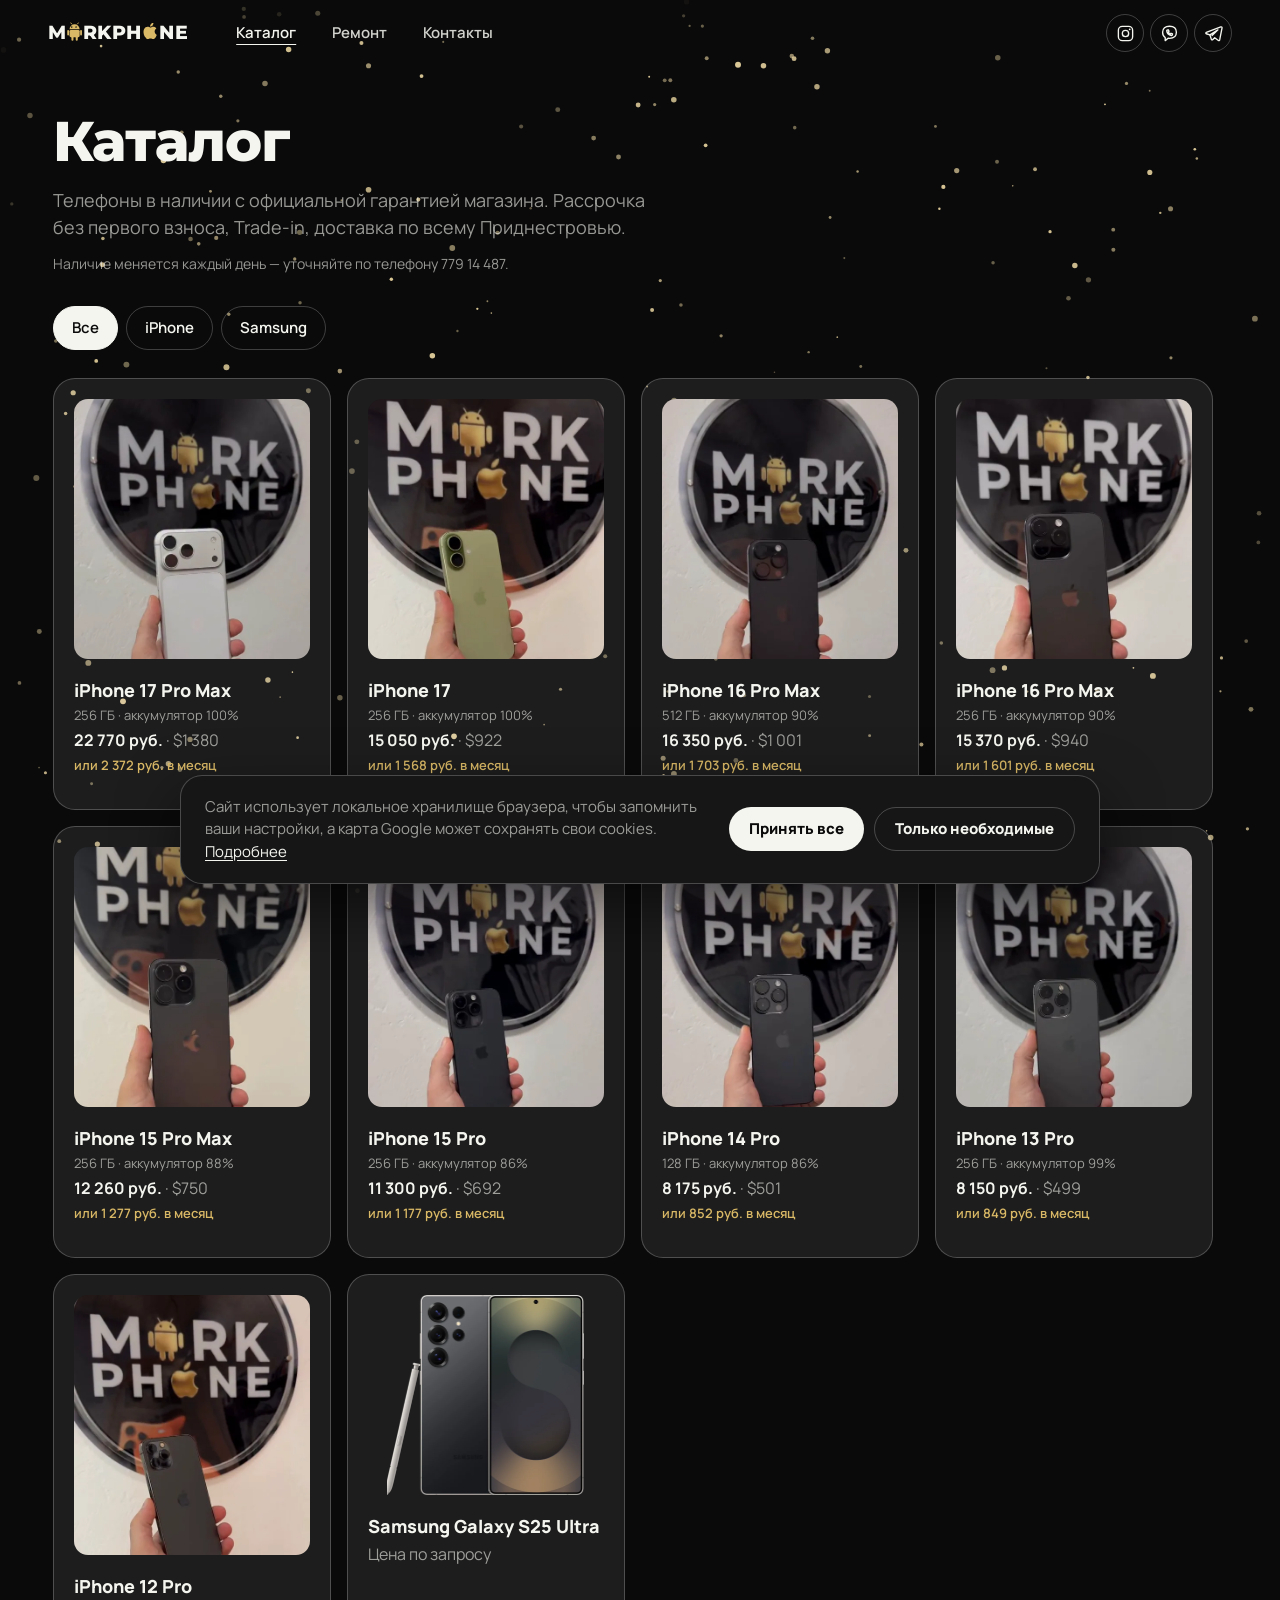
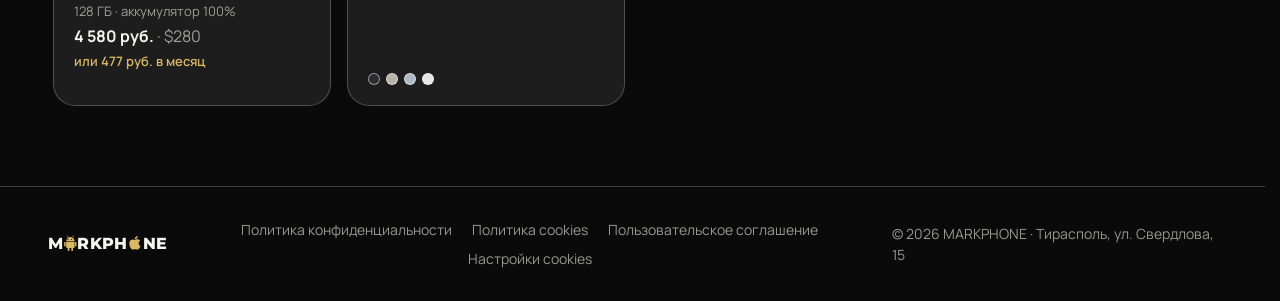
==== catalog.html @ 29d64510 "Сайт MARKPHONE: главная, каталог с реальными ценами, ремонт, правовые страницы Co-Authored-By: Claud" ====
<!doctype html>
<html lang="ru">
<head>
  <meta charset="utf-8">
  <meta name="viewport" content="width=device-width, initial-scale=1">
  <title>Каталог — MARKPHONE, Тирасполь</title>
  <meta name="description" content="iPhone и Samsung в Тирасполе с гарантией магазина. Рассрочка без первого взноса, Trade-in, доставка по Приднестровью.">
  <meta name="theme-color" content="#0A0A0A">
  <!-- SEO -->
  <link rel="canonical" href="https://markphone-pmr.pages.dev/catalog.html">
  <link rel="icon" href="favicon.ico" sizes="32x32">
  <link rel="icon" href="assets/favicon.svg" type="image/svg+xml">
  <link rel="apple-touch-icon" href="assets/apple-touch-icon.png">
  <link rel="manifest" href="site.webmanifest">
  <meta property="og:type" content="website">
  <meta property="og:site_name" content="MARKPHONE">
  <meta property="og:locale" content="ru_RU">
  <meta property="og:title" content="Каталог — MARKPHONE, Тирасполь">
  <meta property="og:description" content="iPhone и Samsung в Тирасполе с гарантией магазина. Рассрочка без первого взноса, Trade-in, доставка по Приднестровью.">
  <meta property="og:url" content="https://markphone-pmr.pages.dev/catalog.html">
  <meta property="og:image" content="https://markphone-pmr.pages.dev/assets/og-image.jpg">
  <meta property="og:image:width" content="1200">
  <meta property="og:image:height" content="630">
  <meta name="twitter:card" content="summary_large_image">
  <!-- /SEO -->
  <link rel="preconnect" href="https://fonts.googleapis.com">
  <link rel="preconnect" href="https://fonts.gstatic.com" crossorigin>
  <link href="https://fonts.googleapis.com/css2?family=Manrope:wght@400;600;800&family=Montserrat:wght@800&display=swap" rel="stylesheet">
  <link rel="stylesheet" href="css/style.css?v=6">
</head>
<body class="is-on">
  <svg width="0" height="0" style="position:absolute" aria-hidden="true">
    <symbol id="i-android" viewBox="0 0 24 30"><path d="M7.2 2.6 5.8.6M16.8 2.6 18.2.6" stroke="currentColor" stroke-width="1.4" stroke-linecap="round" fill="none"/><path fill="currentColor" fill-rule="evenodd" d="M4 11a8 8 0 0 1 16 0zm4.6-3.4a1.1 1.1 0 1 0 0 .01zm6.8 0a1.1 1.1 0 1 0 0 .01z"/><rect fill="currentColor" x="4" y="12.2" width="16" height="11.5" rx="2.2"/><rect fill="currentColor" x=".4" y="12.2" width="2.8" height="8.6" rx="1.4"/><rect fill="currentColor" x="20.8" y="12.2" width="2.8" height="8.6" rx="1.4"/><rect fill="currentColor" x="7" y="22" width="3.2" height="7.4" rx="1.6"/><rect fill="currentColor" x="13.8" y="22" width="3.2" height="7.4" rx="1.6"/></symbol>
    <symbol id="i-apple" viewBox="0 0 24 24"><path fill="currentColor" d="M12.152 6.896c-.948 0-2.415-1.078-3.96-1.04-2.04.027-3.91 1.183-4.961 3.014-2.117 3.675-.546 9.103 1.519 12.09 1.013 1.454 2.208 3.09 3.792 3.039 1.52-.065 2.09-.987 3.935-.987 1.831 0 2.35.987 3.96.948 1.637-.026 2.676-1.48 3.676-2.948 1.156-1.688 1.636-3.325 1.662-3.415-.039-.013-3.182-1.221-3.22-4.857-.026-3.04 2.48-4.494 2.597-4.559-1.429-2.09-3.623-2.324-4.39-2.376-2-.156-3.675 1.09-4.61 1.09zM15.53 3.83c.843-1.012 1.4-2.427 1.245-3.83-1.207.052-2.662.805-3.532 1.818-.78.896-1.454 2.338-1.273 3.714 1.338.104 2.715-.688 3.559-1.701"/></symbol>
  </svg>

  <header class="site-header">
    <a class="site-logo" href="index.html" aria-label="MARKPHONE — на главную"><span class="mp-logo" aria-hidden="true">M<svg class="ic ic--android" viewBox="0 0 24 30"><use href="#i-android"/></svg>RKPH<svg class="ic ic--apple" viewBox="0 0 24 24"><use href="#i-apple"/></svg>NE</span></a>
    <nav class="site-nav">
      <a href="catalog.html" aria-current="page">Каталог</a>
      <a href="repair.html">Ремонт</a>
      <a href="index.html#contacts">Контакты</a>
    </nav>
    <div class="socials">
      <a href="https://www.instagram.com/markphone_pmr/" target="_blank" rel="noopener" aria-label="Instagram" title="Instagram">
        <svg viewBox="0 0 24 24"><rect x="3" y="3" width="18" height="18" rx="5"/><circle cx="12" cy="12" r="4"/><circle class="dot" cx="17.3" cy="6.7" r="1.1"/></svg>
      </a>
      <a href="viber://chat?number=%2B37377914487" aria-label="Viber" title="Viber">
        <svg viewBox="0 0 24 24"><path d="M12 2.8c5.3 0 8.7 2.6 8.7 7.7s-3.4 7.6-8.7 7.6c-.6 0-1.2 0-1.8-.1L6.6 21v-3.8C4.4 15.9 3.3 13.6 3.3 10.5 3.3 5.4 6.7 2.8 12 2.8z"/><path d="M9.3 7.6l1.2-.3.9 1.9-.9.8c.5 1.2 1.4 2.1 2.6 2.6l.8-.9 1.9.9-.3 1.2c-.2.5-.7.8-1.2.7-3-.4-5.4-2.8-5.8-5.8-.1-.5.2-1 .8-1.1z"/></svg>
      </a>
      <a href="https://t.me/+37377914487" target="_blank" rel="noopener" aria-label="Telegram" title="Telegram">
        <svg viewBox="0 0 24 24"><path d="M21.2 3.6L2.9 10.7c-.8.3-.8 1.4 0 1.6l4.6 1.5 1.8 5.6c.2.7 1.1.9 1.6.4l2.6-2.5 4.7 3.5c.6.4 1.4.1 1.6-.6l3-15.2c.2-.9-.7-1.6-1.6-1.4z"/><path d="M7.5 13.8l10.1-6.4-7.4 7.2"/></svg>
      </a>
    </div>
  </header>

  <main class="content catalog-page">
    <h1 class="section-title">Каталог</h1>
    <p class="section-lead">Телефоны в наличии с официальной гарантией магазина. Рассрочка без первого взноса, Trade-in, доставка по всему Приднестровью.</p>
    <p class="notice">Наличие меняется каждый день — уточняйте по телефону 779 14 487.</p>

    <div class="tabs" role="group" aria-label="Категории"></div>
    <ul class="products"></ul>
  </main>

  <!-- Карточка товара -->
  <dialog class="product" aria-labelledby="product-name">
    <button class="product__close" type="button" aria-label="Закрыть">×</button>
    <div class="product__inner">
      <div class="product__media"><img alt=""></div>
      <div>
        <h2 class="product__name" id="product-name"></h2>
        <p class="product__price"></p>
        <div class="product__options"></div>
        <dl class="specs"></dl>
        <div class="product__actions">
          <a class="btn btn--red" href="tel:+37377914487">Заказать: 779 14 487</a>
          <a class="btn btn--ghost" href="https://ig.me/m/markphone_pmr" target="_blank" rel="noopener">Написать в Instagram</a>
        </div>
      </div>
    </div>
  </dialog>

  <footer class="site-footer">
    <span class="mp-logo" role="img" aria-label="MARKPHONE">M<svg class="ic ic--android" viewBox="0 0 24 30"><use href="#i-android"/></svg>RKPH<svg class="ic ic--apple" viewBox="0 0 24 24"><use href="#i-apple"/></svg>NE</span>
    <nav class="footer-links" aria-label="Правовая информация">
      <a href="privacy.html">Политика конфиденциальности</a>
      <a href="cookies.html">Политика cookies</a>
      <a href="terms.html">Пользовательское соглашение</a>
      <button class="cookie-settings" type="button">Настройки cookies</button>
    </nav>
    <p>© 2026 MARKPHONE · Тирасполь, ул. Свердлова, 15</p>
  </footer>

  <script src="js/products.js?v=6"></script>
  <script src="js/catalog.js?v=6"></script>
  <script src="js/particles.js?v=6"></script>
  <script src="js/consent.js?v=6"></script>
</body>
</html>
---- css/style.css ----
/* Цвета MARKPHONE: чёрный фон, золото значков из логотипа (снято с аватара Instagram) */
:root {
  --bg: #0A0A0A;
  --panel: #161616;
  --gold: #D9B866;
  --gold-grad: linear-gradient(160deg, #F1DC9C 0%, #D9B866 45%, #9C7A36 100%);
  --white: #F5F5F0;
  --white-60: rgba(245, 245, 240, .6);
  --glass: rgba(255, 255, 255, .08);
  --glass-line: rgba(255, 255, 255, .22);
  --ease-out: cubic-bezier(.16, 1, .3, 1);
}

* { box-sizing: border-box; margin: 0; padding: 0; }

/* Место под полосу прокрутки занято всегда — иначе при включении логотип сдвигается влево */
html { scroll-behavior: smooth; scrollbar-gutter: stable; background: var(--bg); }

body {
  /* фон задан у html — иначе фон body перекрыл бы частицы */
  color: var(--white);
  font-family: "Manrope", system-ui, sans-serif;
  line-height: 1.5;
  -webkit-font-smoothing: antialiased;
}

/* Пока сайт выключен — только первый экран, без прокрутки */
body.is-off,
body.is-switching { overflow: hidden; }
body:not(.is-on) .content,
body:not(.is-on) .tapes,
body:not(.is-on) .site-footer { display: none; }

a { color: inherit; text-decoration: none; }

/* Текст только для поисковиков и экранных читалок */
.visually-hidden {
  position: absolute !important;
  width: 1px; height: 1px;
  margin: -1px; padding: 0;
  overflow: hidden;
  clip: rect(0 0 0 0);
  white-space: nowrap;
  border: 0;
}
button { font: inherit; color: inherit; background: none; border: 0; cursor: pointer; }
img { display: block; max-width: 100%; }

/* ---------- Шапка ---------- */
.site-header {
  position: fixed;
  inset: 0 0 auto;
  display: flex;
  align-items: center;
  gap: clamp(16px, 4vw, 48px);
  padding: 14px clamp(16px, 4vw, 48px);
  z-index: 10;
  opacity: 0;
  translate: 0 -12px;
  pointer-events: none;
  transition: opacity .6s .5s, translate .6s .5s var(--ease-out), background .3s;
}
.is-on .site-header { opacity: 1; translate: 0 0; pointer-events: auto; }
.site-header.is-scrolled { background: rgba(10, 10, 10, .85); backdrop-filter: blur(10px); }

.site-logo img { width: 128px; height: auto; }

.site-nav { display: flex; gap: clamp(16px, 3vw, 36px); font-weight: 600; font-size: 15px; }
.site-nav a { opacity: .85; transition: opacity .2s; }
.site-nav a:hover, .site-nav a[aria-current] { opacity: 1; }
.site-nav a[aria-current] { text-decoration: underline; text-underline-offset: 6px; }
/* Соцсети справа в шапке */
.socials { display: flex; gap: 6px; margin-left: auto; }
.socials a {
  display: grid;
  place-items: center;
  width: 38px;
  height: 38px;
  border-radius: 50%;
  border: 1px solid var(--glass-line);
  transition: background .2s, border-color .2s, translate .2s;
}
.socials a:hover { background: var(--gold); border-color: var(--gold); color: var(--bg); translate: 0 -2px; }
.socials svg { width: 19px; height: 19px; fill: none; stroke: currentColor; stroke-width: 1.7; stroke-linejoin: round; stroke-linecap: round; }
.socials .dot { fill: currentColor; stroke: none; }

/* ---------- Первый экран ---------- */
.stage {
  position: relative;
  min-height: 100vh;
  min-height: 100svh;
  display: grid;
  place-content: center;
  justify-items: center;
  grid-template-areas: "logo" "below";
  row-gap: 36px;
  padding: 96px 16px 48px;
  text-align: center;
  overflow: hidden;
}
.stage > :not(.particles) { position: relative; z-index: 1; }
.stage > .skip { position: absolute; }

/* Частицы на фоне всего сайта (canvas создаёт js/particles.js) */
.particles {
  position: fixed;
  inset: 0;
  z-index: -1;
  pointer-events: none;
}

.logo { grid-area: logo; }

/* Логотип из букв: вместо «A» — Android, вместо «O» — яблоко (как на аватаре MARKPHONE) */
.mp-logo {
  display: inline-flex;
  align-items: center;
  font-family: "Montserrat", "Manrope", sans-serif;
  font-weight: 800;
  line-height: 1;
  letter-spacing: .02em;
  white-space: nowrap;
  color: var(--white);
}
.mp-logo .ic { flex: none; width: auto; margin: 0 .04em; color: var(--gold); }
.mp-logo .ic--android { height: 1em; translate: 0 -.04em; }
.mp-logo .ic--apple { height: .86em; translate: 0 -.06em; }
.site-logo .mp-logo { font-size: 19px; }
.site-footer .mp-logo { font-size: 16px; }

.mp-logo--big { font-size: clamp(40px, 9.2vw, 128px); }

/* Кнопка «включения» — само яблоко */
.power {
  position: relative;
  display: inline-grid;
  place-items: center;
  height: .86em;
  aspect-ratio: 1;
  margin: 0 .04em;
  translate: 0 -.06em;
  border-radius: 50%;
  color: var(--gold);
}
.power svg { height: 100%; width: auto; }
.power:focus-visible { outline: 2px solid var(--white); outline-offset: 8px; }

.power__ring {
  position: absolute;
  inset: -22%;
  border-radius: 50%;
  border: 2px solid var(--gold);
  opacity: 0;
  animation: breathe 2.4s ease-in-out infinite;
}
.power:hover .power__ring { animation-duration: 1.2s; }

@keyframes breathe {
  0%   { opacity: 0;   scale: .9; }
  50%  { opacity: .6;  scale: 1.08; }
  100% { opacity: 0;   scale: 1.25; }
}

/* Выключено: буквы приглушены, значки серые */
.is-off .mp-logo--big { color: rgba(245, 245, 240, .35); }
.is-off .mp-logo--big .ic { color: #3A3A3A; }
.is-off .power { color: #4A4A4A; }
.is-off .power:hover { color: #6A6A6A; }
.is-off .power__ring { border-color: rgba(245, 245, 240, .6); }

.hint {
  grid-area: below;
  font-size: 13px;
  font-weight: 600;
  letter-spacing: .24em;
  text-transform: uppercase;
  color: var(--white-60);
  animation: hint-in 1s .6s both;
}
@keyframes hint-in { from { opacity: 0; translate: 0 8px; } }

.skip {
  position: absolute;
  right: 24px;
  bottom: 24px;
  font-size: 13px;
  color: var(--white-60);
  padding: 8px 12px;
}
.skip:hover { color: var(--white); }

/* Лозунг под логотипом — появляется после включения */
.tagline {
  grid-area: below;
  visibility: hidden;
  opacity: 0;
  translate: 0 16px;
  transition: opacity .8s .35s, translate .8s .35s var(--ease-out), visibility 0s .35s;
}
.tagline__main {
  font-size: clamp(22px, 2.6vw, 34px);
  font-weight: 800;
  line-height: 1.2;
  letter-spacing: -.01em;
}
.tagline__sub { margin-top: 10px; font-size: 16px; color: var(--white-60); }
.tagline__actions { display: flex; justify-content: center; gap: 12px; margin-top: 28px; }

/* ---------- Включение ---------- */
.is-switching .mp-logo--big { color: rgba(245, 245, 240, .35); animation: press .18s ease-out, letters-on .9s .1s forwards; }
.is-switching .mp-logo--big .ic { animation: gold-flicker .8s forwards; }

@keyframes press { 50% { scale: .97; } }
@keyframes letters-on { to { color: var(--white); } }
@keyframes gold-flicker {
  0%   { color: #3A3A3A; }
  12%  { color: var(--gold); }
  20%  { color: #3A3A3A; }
  32%  { color: var(--gold); }
  40%  { color: #6A5A30; }
  100% { color: var(--gold); filter: drop-shadow(0 0 18px rgba(217, 184, 102, .6)); }
}

.is-on .power__ring,
.is-on .hint,
.is-on .skip,
.is-switching .power__ring,
.is-switching .hint,
.is-switching .skip { opacity: 0; visibility: hidden; transition: opacity .3s, visibility 0s .3s; }
.is-on .power { pointer-events: none; }

.is-on .mp-logo--big .ic { filter: drop-shadow(0 0 14px rgba(217, 184, 102, .4)); }
.is-on .tagline { visibility: visible; opacity: 1; translate: 0 0; transition-delay: .35s, .35s, 0s; }

/* Плавное появление после нажатия кнопки питания:
   всё остальное проявляется одновременно и медленно, без этапов. */
:root { --reveal: 3.5s cubic-bezier(.45, 0, .25, 1); }
.particles { transition: opacity var(--reveal); }
.is-off .particles,
.is-switching .particles { opacity: .35; }

.powering-on.is-on .tagline { transition: none; visibility: visible; opacity: 1; translate: 0 0; animation: fade-in var(--reveal) both; }
.powering-on.is-on .site-header { translate: 0 0; transition: opacity var(--reveal), background .3s; }
.powering-on.is-on .tapes,
.powering-on.is-on .content,
.powering-on.is-on .site-footer { animation: fade-in var(--reveal) both; }

@keyframes fade-in { from { opacity: 0; } }

/* Повторный заход: всё уже включено, без анимаций */
.intro-seen .site-header,
.intro-seen .tagline,
.intro-seen .mp-logo--big,
.intro-seen .mp-logo--big .ic,
.intro-seen .hint,
.intro-seen .skip { transition: none !important; animation: none !important; }
.intro-seen .hint, .intro-seen .skip, .intro-seen .power__ring { display: none; }
.intro-seen .particles { transition: none; }

/* ---------- Общие блоки ---------- */
.content {
  max-width: 1160px;
  margin: 0 auto;
  padding: 0 clamp(16px, 4vw, 40px);
}

section[id] { scroll-margin-top: 72px; }

.section-title {
  font-family: "Montserrat", "Manrope", sans-serif;
  font-size: clamp(32px, 5vw, 56px);
  font-weight: 800;
  line-height: 1.05;
  letter-spacing: -.02em;
}
.section-lead {
  max-width: 620px;
  margin-top: 16px;
  font-size: 18px;
  color: var(--white-60);
}

.btn {
  display: inline-flex;
  align-items: center;
  justify-content: center;
  min-height: 48px;
  padding: 0 24px;
  border-radius: 999px;
  background: var(--white);
  color: var(--bg);
  font-weight: 800;
  transition: translate .2s, box-shadow .2s;
}
.btn:hover { translate: 0 -2px; box-shadow: 0 10px 24px rgba(0, 0, 0, .4); }
.btn--red { background: var(--gold-grad); color: var(--bg); }
.btn--ghost { background: transparent; color: var(--white); border: 1px solid var(--glass-line); }

/* ---------- Бегущие ленты между первым экраном и разделами ---------- */
.tapes {
  position: relative;
  height: 180px;
  margin: -40px 0 0;
  overflow: hidden;
}
.tape {
  position: absolute;
  left: -10%;
  width: 120%;
  top: 50%;
  padding: 14px 0;
  overflow: hidden;
  white-space: nowrap;
  font-size: clamp(16px, 1.8vw, 22px);
  font-weight: 800;
  text-transform: uppercase;
  letter-spacing: .04em;
}
.tape--red { background: var(--gold-grad); color: var(--bg); rotate: 3deg; translate: 0 -50%; }
.tape--white { background: var(--white); color: var(--bg); rotate: -2.5deg; translate: 0 -50%; box-shadow: 0 16px 40px rgba(0, 0, 0, .35); }

.tape__track { display: inline-flex; animation: tape 40s linear infinite; }
.tape--red .tape__track { animation-direction: reverse; animation-duration: 46s; }
.tape__track span { display: inline-flex; align-items: center; }
.tape__track span::after {
  content: "";
  width: 9px;
  height: 9px;
  margin: 0 28px;
  border-radius: 50%;
  background: currentColor;
  opacity: .5;
}
@keyframes tape { to { transform: translateX(-50%); } }

/* ---------- Два раздела: каталог и ремонт ---------- */
.doors {
  display: grid;
  grid-template-columns: 1.15fr 1fr;
  gap: 20px;
  padding: 72px 0 40px;
}

.door {
  position: relative;
  display: flex;
  flex-direction: column;
  min-height: 520px;
  padding: clamp(24px, 3vw, 40px);
  border-radius: 32px;
  overflow: hidden;
  isolation: isolate;
  transition: translate .5s var(--ease-out), box-shadow .5s;
}
.door:hover { translate: 0 -6px; box-shadow: 0 30px 60px rgba(0, 0, 0, .5); }

.door--catalog { background: var(--white); color: var(--bg); }
.door--repair { background: var(--panel); border: 1px solid var(--glass-line); }

.door__kicker { font-size: 14px; font-weight: 800; letter-spacing: .2em; opacity: .5; }
.door__title {
  margin-top: 8px;
  font-size: clamp(44px, 6vw, 84px);
  font-weight: 800;
  line-height: .95;
  letter-spacing: -.03em;
}
.door__text { max-width: 360px; margin-top: 16px; font-size: 17px; opacity: .75; }
.door__cta {
  display: inline-flex;
  align-items: center;
  gap: 10px;
  margin-top: 24px;
  font-weight: 800;
}
.door__cta i {
  display: grid;
  place-items: center;
  width: 40px;
  height: 40px;
  border-radius: 50%;
  font-style: normal;
  background: var(--bg);
  color: var(--white);
  transition: translate .4s var(--ease-out);
}
.door--repair .door__cta i { background: var(--gold); color: var(--bg); }
.door:hover .door__cta i { translate: 6px 0; }

/* Картинки техники в карточке каталога */
.door__art { position: relative; flex: 1; min-height: 220px; margin-top: 24px; }
.art { position: absolute; object-fit: contain; transition: translate .7s var(--ease-out), rotate .7s var(--ease-out); }
.art--phone2 { right: 6%; bottom: 0; height: 88%; rotate: 9deg; }
.art--phone { left: 8%; bottom: 0; height: 96%; rotate: -8deg; }
.art--buds { left: 42%; bottom: -2%; width: 24%; rotate: 6deg; }
.door:hover .art--phone2 { translate: 8px -10px; rotate: 13deg; }
.door:hover .art--phone { translate: -6px -14px; rotate: -12deg; }
.door:hover .art--buds { translate: 0 -10px; rotate: 12deg; }

/* «30 мин» и чипы в карточке ремонта */
.door__art--repair { display: flex; flex-direction: column; justify-content: flex-end; }
.duo { display: flex; align-items: flex-end; gap: 18px; color: var(--gold); filter: drop-shadow(0 0 30px rgba(217, 184, 102, .35)); }
.duo svg { height: clamp(90px, 11vw, 150px); width: auto; transition: translate .5s var(--ease-out); }
.duo .ic--apple { height: clamp(80px, 10vw, 135px); }
.door:hover .duo .ic--android { translate: 0 -8px; }
.big-num {
  font-size: clamp(110px, 14vw, 190px);
  font-weight: 800;
  line-height: .8;
  letter-spacing: -.05em;
  color: var(--gold);
  text-shadow: 0 0 40px rgba(217, 184, 102, .45);
}
.big-num small { font-size: .22em; letter-spacing: 0; margin-left: 8px; color: var(--white); text-shadow: none; }
.door__chips { list-style: none; display: flex; flex-wrap: wrap; gap: 8px; margin-top: 24px; }
.door__chips li {
  padding: 8px 14px;
  border-radius: 999px;
  border: 1px solid var(--glass-line);
  font-size: 14px;
  font-weight: 600;
  transition: background .3s, color .3s;
}
.door:hover .door__chips li { background: var(--glass); }

/* ---------- Что мы чиним ---------- */
.repair { padding: 96px 0 40px; }

.repair-list {
  list-style: none;
  display: grid;
  grid-template-columns: repeat(4, 1fr);
  gap: 16px;
  margin-top: 48px;
}
.repair-list li {
  display: flex;
  flex-direction: column;
  gap: 6px;
  padding: 24px 20px;
  border-radius: 20px;
  border: 1px solid var(--glass-line);
  transition: background .3s, border-color .3s;
}
.repair-list li:hover { background: var(--glass); border-color: rgba(255, 255, 255, .45); }
.repair-list b { font-size: 18px; font-weight: 800; }
.repair-list b::before {
  content: "";
  display: block;
  width: 10px;
  height: 10px;
  margin-bottom: 14px;
  border-radius: 50%;
  background: var(--gold);
  box-shadow: 0 0 12px rgba(217, 184, 102, .8);
}
.repair-list span { font-size: 14px; color: var(--white-60); }

.repair-cta {
  display: flex;
  flex-wrap: wrap;
  align-items: center;
  gap: 12px 16px;
  margin-top: 40px;
}
.repair-cta p { flex-basis: 100%; font-size: 17px; }

/* ---------- Почему MARKPHONE ---------- */
.perks { padding: 72px 0 0; }
.perks .repair-list { margin-top: 32px; }

/* ---------- Контакты и подвал ---------- */
.contacts { padding: 120px 0 80px; text-align: center; }
.contacts__box {
  margin-top: 32px;
  padding: 40px 24px;
  border-radius: 24px;
  background: var(--panel);
}
.contacts__addr { font-size: clamp(20px, 2.4vw, 28px); font-weight: 800; }
.contacts__reach { display: flex; flex-wrap: wrap; align-items: center; justify-content: center; gap: 16px 24px; margin-top: 18px; }
.contacts__phone { font-size: clamp(22px, 2.6vw, 30px); font-weight: 800; letter-spacing: .02em; transition: color .2s; }
.contacts__phone:hover { color: #fff; text-decoration: underline; text-underline-offset: 5px; }
.socials--big { margin-left: 0; gap: 10px; }
.socials--big a { width: 48px; height: 48px; }
.socials--big svg { width: 22px; height: 22px; }
.map {
  display: block;
  width: 100%;
  height: 420px;
  margin-top: 28px;
  border: 0;
  border-radius: 18px;
  background: var(--bg);
}

/* ---------- Страница «Ремонт» ---------- */
.repair-page { padding-top: 120px; }
.repair-hero__facts { display: flex; flex-wrap: wrap; gap: 16px; margin-top: 40px; }
.repair-hero__facts div {
  flex: 1 1 200px;
  padding: 24px;
  border-radius: 20px;
  background: var(--panel);
}
.repair-hero__facts b { display: block; font-size: 36px; font-weight: 800; color: var(--white); }
.repair-hero__facts span { color: var(--white-60); }
.section-title--sm { font-size: clamp(28px, 3.6vw, 42px); }
.repair-page .repair-list { margin-top: 32px; }

.steps { padding: 72px 0 96px; }
.steps__list { list-style: none; counter-reset: step; display: grid; grid-template-columns: repeat(3, 1fr); gap: 16px; margin-top: 32px; }
.steps__list li {
  counter-increment: step;
  display: flex;
  flex-direction: column;
  gap: 6px;
  padding: 24px;
  border-radius: 20px;
  background: var(--glass);
  border: 1px solid var(--glass-line);
}
.steps__list li::before {
  content: counter(step);
  display: grid;
  place-items: center;
  width: 40px;
  height: 40px;
  margin-bottom: 10px;
  border-radius: 50%;
  background: var(--gold);
  color: var(--bg);
  font-weight: 800;
}
.steps__list b { font-size: 18px; }
.steps__list span { color: var(--white-60); font-size: 15px; }

.site-footer {
  display: flex;
  align-items: center;
  justify-content: space-between;
  gap: 16px;
  padding: 32px clamp(16px, 4vw, 48px);
  border-top: 1px solid var(--glass-line);
  font-size: 14px;
  color: var(--white-60);
}

/* ---------- Ссылки в подвале ---------- */
.footer-links { display: flex; flex-wrap: wrap; justify-content: center; gap: 8px 20px; }
.footer-links a, .footer-links button { font-size: 14px; color: var(--white-60); transition: color .2s; }
.footer-links a:hover, .footer-links button:hover { color: var(--white); }

/* ---------- Карта до согласия ---------- */
div.map {
  display: grid;
  place-content: center;
  justify-items: center;
  gap: 16px;
  padding: 24px;
  text-align: center;
  color: var(--white-60);
}
div.map.is-loaded { display: block; padding: 0; overflow: hidden; }
div.map iframe { display: block; width: 100%; height: 100%; border: 0; }

/* ---------- Баннер cookies ---------- */
.cookie-banner {
  position: fixed;
  left: 16px;
  right: 16px;
  bottom: 16px;
  z-index: 50;
  display: flex;
  flex-wrap: wrap;
  align-items: center;
  justify-content: space-between;
  gap: 16px 24px;
  max-width: 920px;
  margin: 0 auto;
  padding: 20px 24px;
  border-radius: 22px;
  background: var(--panel);
  border: 1px solid var(--glass-line);
  box-shadow: 0 24px 60px rgba(0, 0, 0, .55);
  font-size: 15px;
  opacity: 0;
  translate: 0 24px;
  visibility: hidden;
  transition: opacity .4s, translate .4s var(--ease-out), visibility 0s .4s;
}
.cookie-banner.is-visible { opacity: 1; translate: 0 0; visibility: visible; transition-delay: 0s; }
.cookie-banner p { flex: 1 1 380px; color: var(--white-60); }
.cookie-banner a { color: var(--white); text-decoration: underline; text-underline-offset: 3px; }
.cookie-banner__actions { display: flex; flex-wrap: wrap; gap: 10px; }
.cookie-banner .btn { min-height: 44px; padding: 0 20px; }

/* ---------- Юридические страницы ---------- */
.legal { max-width: 820px; padding-top: 120px; padding-bottom: 96px; }
.legal .section-title { font-size: clamp(32px, 4.5vw, 48px); }
.legal__date { margin: 12px 0 32px; font-size: 14px; color: var(--white-60); }
.legal h2 { margin: 40px 0 12px; font-size: 22px; font-weight: 800; }
.legal p, .legal li { font-size: 16px; color: rgba(245, 245, 240, .82); }
.legal p + p { margin-top: 12px; }
.legal ul { margin: 12px 0 0 20px; display: grid; gap: 6px; }
.legal a { color: var(--white); text-decoration: underline; text-underline-offset: 3px; }
.legal code { padding: 2px 6px; border-radius: 6px; background: var(--glass); font-size: 14px; }
.legal mark.todo { padding: 0 4px; border-radius: 4px; background: #FFE066; color: #2B1A00; }
.link-button { color: var(--white); text-decoration: underline; text-underline-offset: 3px; font-size: inherit; }

.legal-table { margin-top: 16px; border-top: 1px solid var(--glass-line); }
.legal-table > div {
  display: grid;
  grid-template-columns: 1fr 2fr 1fr;
  gap: 16px;
  padding: 12px 0;
  border-bottom: 1px solid var(--glass-line);
  font-size: 15px;
}
.legal-table b { font-size: 13px; color: var(--white-60); font-weight: 600; }

/* ================= Каталог ================= */
.catalog-page { padding: 112px 0 80px; }

.notice { margin-top: 12px; font-size: 14px; color: var(--white-60); }

.tabs {
  display: flex;
  gap: 8px;
  margin: 32px 0 28px;
  overflow-x: auto;
  scrollbar-width: none;
}
.tabs button {
  flex: none;
  padding: 10px 18px;
  border-radius: 999px;
  border: 1px solid var(--glass-line);
  font-size: 15px;
  font-weight: 600;
  transition: background .2s, color .2s;
}
.tabs button:hover { background: var(--glass); }
.tabs button[aria-pressed="true"] { background: var(--white); color: var(--bg); border-color: var(--white); }

.products {
  list-style: none;
  display: grid;
  grid-template-columns: repeat(auto-fill, minmax(240px, 1fr));
  gap: 16px;
}

.card {
  display: flex;
  flex-direction: column;
  width: 100%;
  height: 100%;
  padding: 20px;
  border-radius: 22px;
  background: var(--glass);
  border: 1px solid var(--glass-line);
  text-align: left;
  transition: background .3s, border-color .3s, translate .3s var(--ease-out), box-shadow .3s;
}
.card:hover,
.card:focus-visible {
  background: rgba(255, 255, 255, .14);
  border-color: rgba(255, 255, 255, .5);
  translate: 0 -4px;
  box-shadow: 0 20px 40px rgba(0, 0, 0, .45);
  outline: none;
}
.card__img {
  height: 200px;
  width: 100%;
  object-fit: contain;
  margin-bottom: 18px;
  transition: scale .5s var(--ease-out);
}
.card:hover .card__img { scale: 1.06; }
/* Живые фото из магазина (обложки роликов) — кадрируем, а не вписываем */
.card__img--photo { height: 260px; object-fit: cover; object-position: center 80%; border-radius: 14px; }
.card:hover .card__img--photo { scale: 1.02; }
.card__meta { margin-top: 2px; font-size: 13px; color: var(--white-60); }
.card__price b { color: var(--white); }
.card__credit { margin-top: 4px; font-size: 13px; font-weight: 600; color: var(--gold); }
.card__name { font-size: 18px; font-weight: 800; }
.card__price { margin-top: 2px; color: var(--white-60); }
.card__dots { display: flex; gap: 6px; margin-top: auto; padding-top: 14px; }
.card__dots i {
  width: 12px;
  height: 12px;
  border-radius: 50%;
  border: 1px solid rgba(255, 255, 255, .5);
}

/* ---------- Карточка товара (всплывающее окно) ---------- */
.product {
  width: min(1040px, calc(100% - 32px));
  max-height: calc(100vh - 48px);
  margin: auto;
  padding: 0;
  border: 0;
  border-radius: 28px;
  background: var(--panel);
  color: var(--white);
  overflow: auto;
}
.product::backdrop { background: rgba(0, 0, 0, .7); backdrop-filter: blur(6px); }
.product[open] { animation: pop .35s var(--ease-out); }
@keyframes pop { from { opacity: 0; scale: .96; } }

.product__inner {
  display: grid;
  grid-template-columns: 1fr 1fr;
  gap: 40px;
  padding: 40px;
}
.product__close {
  position: sticky;
  top: 16px;
  float: right;
  margin: 16px 16px -56px 0;
  width: 40px;
  height: 40px;
  border-radius: 50%;
  background: var(--glass);
  font-size: 22px;
  line-height: 1;
  z-index: 2;
}
.product__close:hover { background: rgba(255, 255, 255, .2); }

.product__media {
  display: grid;
  place-items: center;
  min-height: 360px;
  border-radius: 22px;
  background: radial-gradient(circle at 50% 45%, rgba(255, 255, 255, .16), transparent 65%);
}
.product__media img { max-height: 440px; object-fit: contain; }
.product__media--photo { background: none; }
.product__media--photo img { border-radius: 18px; }

.product__name { font-size: clamp(26px, 3vw, 36px); font-weight: 800; line-height: 1.1; }
.product__price { margin-top: 10px; font-size: 32px; font-weight: 800; }
.product__price small { display: block; font-size: 13px; font-weight: 400; color: var(--white-60); }

.option { margin-top: 24px; }
.option__label { font-size: 14px; color: var(--white-60); }
.option__label b { color: var(--white); font-weight: 600; }
.option__values { display: flex; flex-wrap: wrap; gap: 8px; margin-top: 10px; }

.swatch {
  width: 34px;
  height: 34px;
  border-radius: 50%;
  border: 2px solid transparent;
  box-shadow: inset 0 0 0 1px rgba(0, 0, 0, .25);
  outline: 2px solid transparent;
  outline-offset: 2px;
  transition: outline-color .2s;
}
.swatch[aria-pressed="true"] { outline-color: var(--white); }

.chip {
  min-width: 72px;
  padding: 10px 14px;
  border-radius: 12px;
  border: 1px solid var(--glass-line);
  font-weight: 600;
  transition: background .2s, color .2s;
}
.chip:hover { background: var(--glass); }
.chip[aria-pressed="true"] { background: var(--white); color: var(--bg); border-color: var(--white); }

.specs { margin-top: 28px; border-top: 1px solid var(--glass-line); }
.specs div { display: flex; justify-content: space-between; gap: 16px; padding: 10px 0; border-bottom: 1px solid var(--glass-line); font-size: 14px; }
.specs dt { color: var(--white-60); }
.specs dd { text-align: right; font-weight: 600; }

.product__actions { display: flex; flex-wrap: wrap; gap: 10px; margin-top: 28px; }

/* ---------- Планшеты ---------- */
@media (max-width: 1000px) {
  .repair-list { grid-template-columns: repeat(2, 1fr); }
}

/* ---------- Телефоны ---------- */
@media (max-width: 760px) {
  .site-header { gap: 12px; }
  .site-nav { gap: 12px; font-size: 13px; }
  .site-logo .mp-logo { font-size: 13px; }
  .socials { gap: 4px; }
  .socials a { width: 32px; height: 32px; }
  .socials svg { width: 16px; height: 16px; }
  .socials--big a { width: 44px; height: 44px; }
  .socials--big svg { width: 20px; height: 20px; }

  .tapes { height: 130px; margin-top: -20px; }
  .doors { grid-template-columns: 1fr; padding-top: 48px; }
  .door { min-height: 440px; border-radius: 26px; }
  .map { height: 300px; }
  .steps__list { grid-template-columns: 1fr; }
  .logo { width: min(86vw, 420px); }
  .tagline__main { font-size: 22px; }

  .repair, .contacts { padding-top: 72px; }
  .repair-list { grid-template-columns: 1fr; }
  .site-footer { flex-direction: column; text-align: center; }
  .legal-table > div { grid-template-columns: 1fr; gap: 4px; }
  .legal-table > div:first-child { display: none; }
  .cookie-banner { left: 8px; right: 8px; bottom: 8px; padding: 16px; }
  .cookie-banner__actions, .cookie-banner .btn { width: 100%; }

  .products { grid-template-columns: 1fr 1fr; gap: 10px; }
  .card { padding: 14px; }
  .card__img { height: 140px; }
  .card__img--photo { height: 200px; }
  .card__name { font-size: 15px; }

  .product { width: 100%; max-height: 100svh; height: 100svh; border-radius: 0; }
  .product__inner { grid-template-columns: 1fr; gap: 20px; padding: 24px 16px 32px; }
  .product__media { min-height: 260px; }
  .product__media img { max-height: 280px; }
}

/* Узкие телефоны: соцсети в шапке не помещаются — они есть в блоке «Как нас найти» */
@media (max-width: 440px) {
  .site-header .socials { display: none; }
}

/* Для тех, кто отключил анимации в системе */
@media (prefers-reduced-motion: reduce) {
  *, *::before, *::after { animation-duration: .01ms !important; animation-iteration-count: 1 !important; transition-duration: .01ms !important; transition-delay: 0s !important; }
  html { scroll-behavior: auto; }
  /* Плавное проявление — не движение, его оставляем и при выключенных анимациях */
  .powering-on.is-on .tagline,
  .powering-on.is-on .tapes,
  .powering-on.is-on .content,
  .powering-on.is-on .site-footer { animation-duration: 3.5s !important; }
  .powering-on.is-on .site-header,
  .powering-on .particles { transition-duration: 3.5s !important; }
}
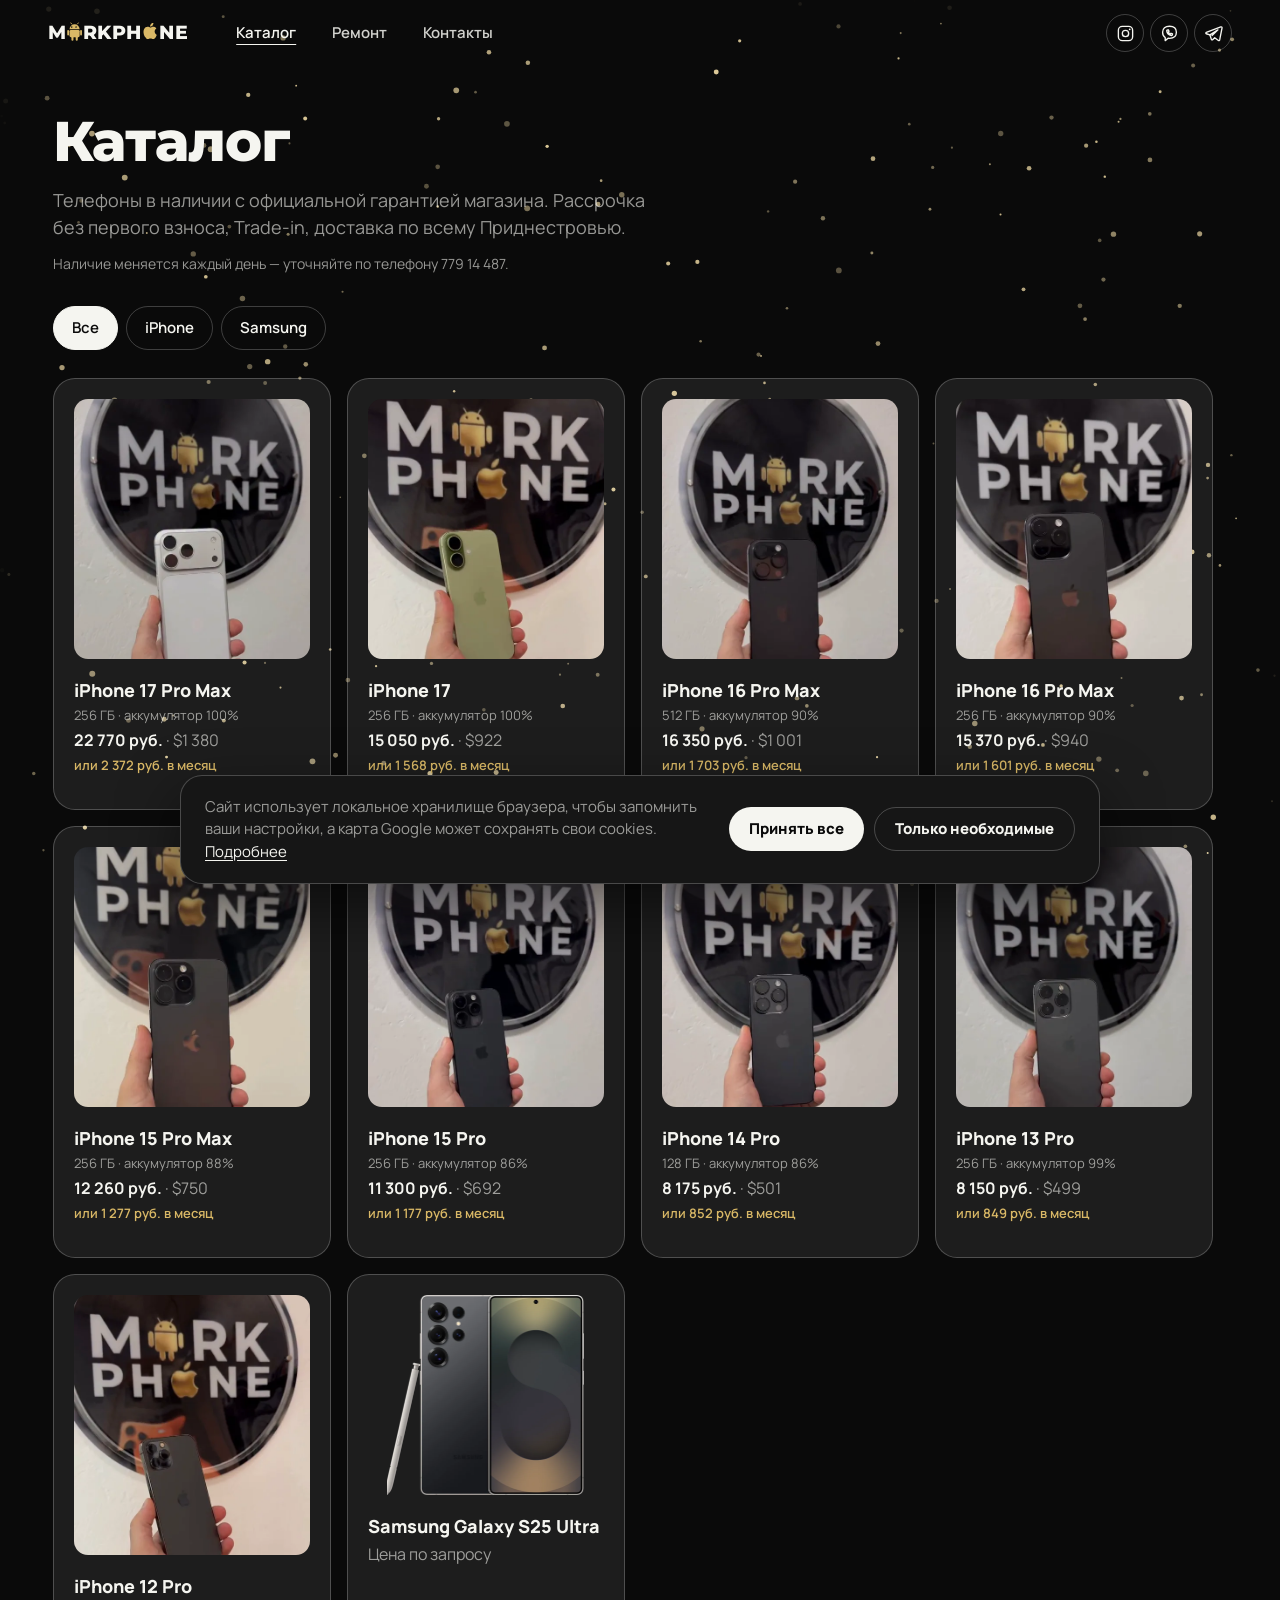
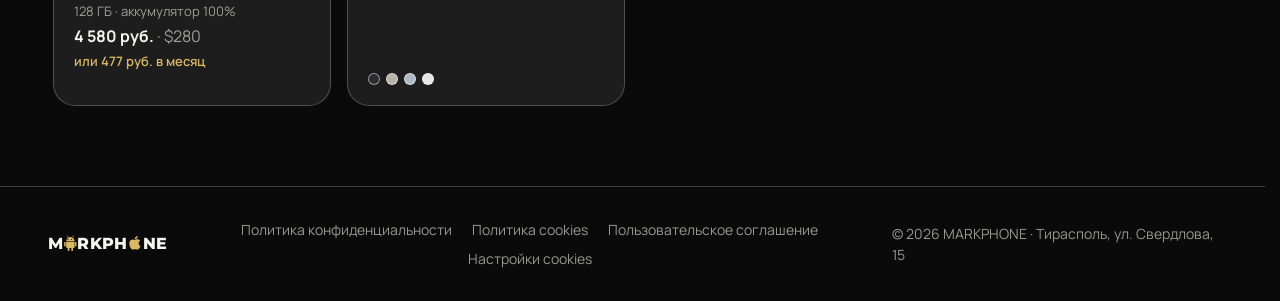
==== commit 2cf4cfb8: "Ссылки для поисковиков и соцсетей — на адрес workers.dev Co-Authored-By: Claude Opus 5.5 <noreply@an" ====
--- a/catalog.html
+++ b/catalog.html
@@ -7,7 +7,7 @@
   <meta name="description" content="iPhone и Samsung в Тирасполе с гарантией магазина. Рассрочка без первого взноса, Trade-in, доставка по Приднестровью.">
   <meta name="theme-color" content="#0A0A0A">
   <!-- SEO -->
-  <link rel="canonical" href="https://markphone-pmr.pages.dev/catalog.html">
+  <link rel="canonical" href="https://markphone-pmr.voloshin-daniil0611.workers.dev/catalog.html">
   <link rel="icon" href="favicon.ico" sizes="32x32">
   <link rel="icon" href="assets/favicon.svg" type="image/svg+xml">
   <link rel="apple-touch-icon" href="assets/apple-touch-icon.png">
@@ -17,8 +17,8 @@
   <meta property="og:locale" content="ru_RU">
   <meta property="og:title" content="Каталог — MARKPHONE, Тирасполь">
   <meta property="og:description" content="iPhone и Samsung в Тирасполе с гарантией магазина. Рассрочка без первого взноса, Trade-in, доставка по Приднестровью.">
-  <meta property="og:url" content="https://markphone-pmr.pages.dev/catalog.html">
-  <meta property="og:image" content="https://markphone-pmr.pages.dev/assets/og-image.jpg">
+  <meta property="og:url" content="https://markphone-pmr.voloshin-daniil0611.workers.dev/catalog.html">
+  <meta property="og:image" content="https://markphone-pmr.voloshin-daniil0611.workers.dev/assets/og-image.jpg">
   <meta property="og:image:width" content="1200">
   <meta property="og:image:height" content="630">
   <meta name="twitter:card" content="summary_large_image">
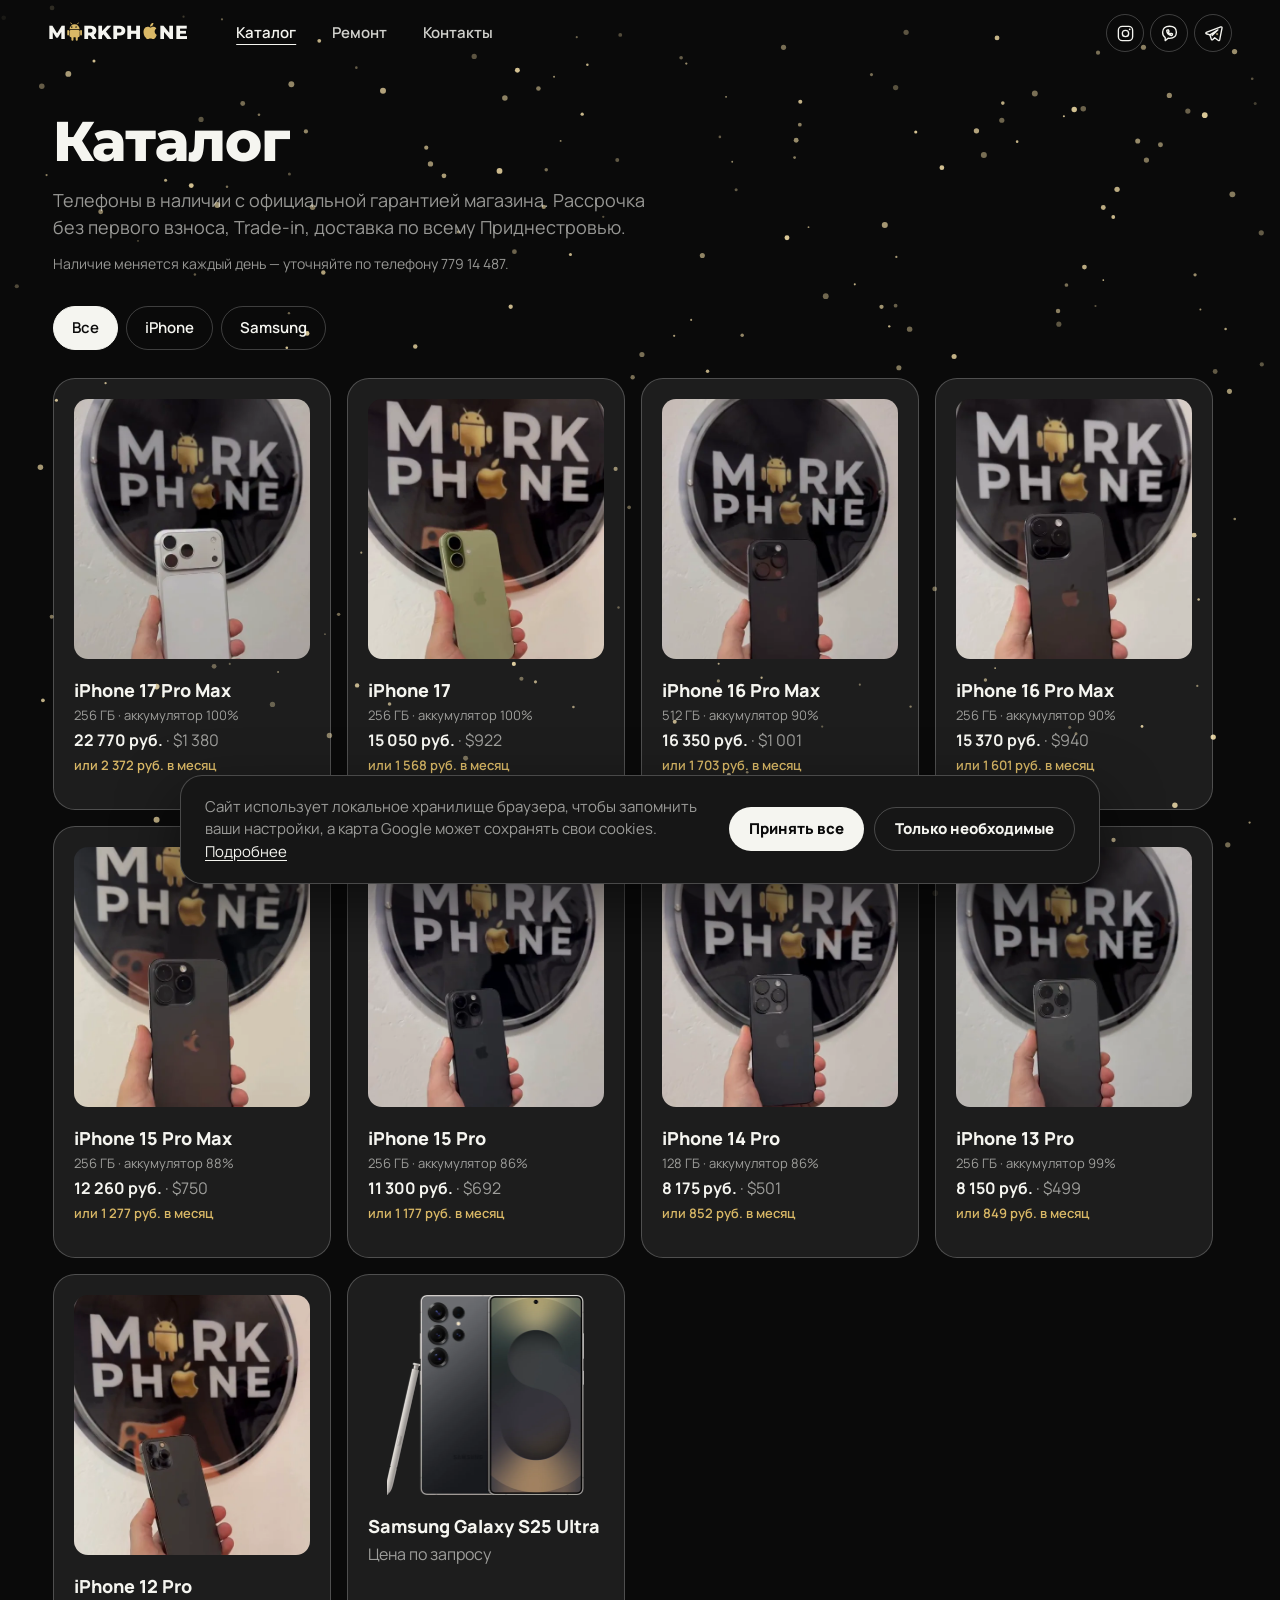
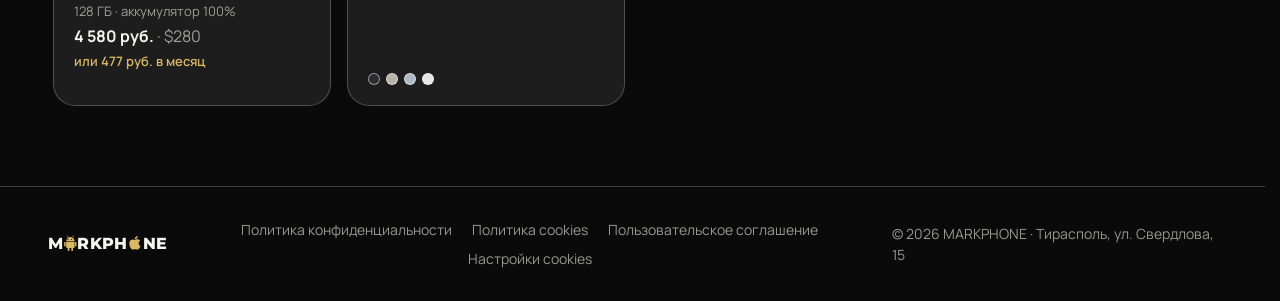
==== commit b4d6f90f: "Ссылки — на новый адрес markphone-pmr.dvdstudio.workers.dev Co-Authored-By: Claude Opus 5.5 <noreply" ====
--- a/catalog.html
+++ b/catalog.html
@@ -7,7 +7,7 @@
   <meta name="description" content="iPhone и Samsung в Тирасполе с гарантией магазина. Рассрочка без первого взноса, Trade-in, доставка по Приднестровью.">
   <meta name="theme-color" content="#0A0A0A">
   <!-- SEO -->
-  <link rel="canonical" href="https://markphone-pmr.voloshin-daniil0611.workers.dev/catalog.html">
+  <link rel="canonical" href="https://markphone-pmr.dvdstudio.workers.dev/catalog.html">
   <link rel="icon" href="favicon.ico" sizes="32x32">
   <link rel="icon" href="assets/favicon.svg" type="image/svg+xml">
   <link rel="apple-touch-icon" href="assets/apple-touch-icon.png">
@@ -17,8 +17,8 @@
   <meta property="og:locale" content="ru_RU">
   <meta property="og:title" content="Каталог — MARKPHONE, Тирасполь">
   <meta property="og:description" content="iPhone и Samsung в Тирасполе с гарантией магазина. Рассрочка без первого взноса, Trade-in, доставка по Приднестровью.">
-  <meta property="og:url" content="https://markphone-pmr.voloshin-daniil0611.workers.dev/catalog.html">
-  <meta property="og:image" content="https://markphone-pmr.voloshin-daniil0611.workers.dev/assets/og-image.jpg">
+  <meta property="og:url" content="https://markphone-pmr.dvdstudio.workers.dev/catalog.html">
+  <meta property="og:image" content="https://markphone-pmr.dvdstudio.workers.dev/assets/og-image.jpg">
   <meta property="og:image:width" content="1200">
   <meta property="og:image:height" content="630">
   <meta name="twitter:card" content="summary_large_image">
